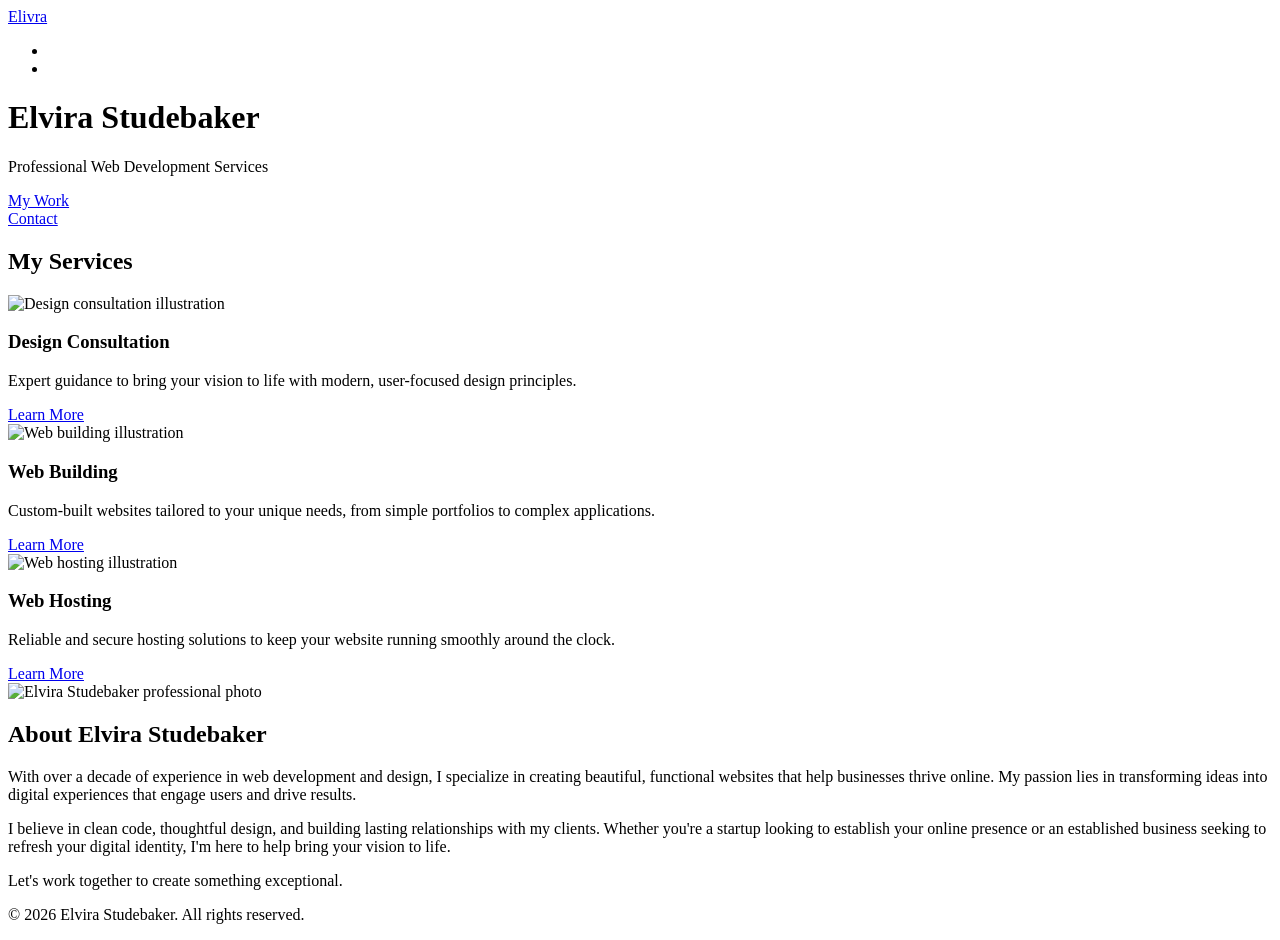
==== index.html @ f54f06d2 "starter code setup" ====
<!DOCTYPE html>
<html lang="en">

<head>
  <meta charset="UTF-8">
  <meta name="viewport" content="width=device-width, initial-scale=1.0">
  <title>Elvira Studebaker - Web Developer</title>
</head>

<body>
  <header>
    <nav>
      <div>
        <a href="index.html"><span>Elivra</span></a>
      </div>
      <ul>
        <li><a href="portfolio.html"></a></li>
        <li><a href="contact.html"></a></li>
      </ul>
    </nav>
  </header>
  <main>
    <header>
      <div>
        <h1>Elvira Studebaker</h1>
        <p>Professional Web Development Services</p>
        <div>
          <div>
            <a href="projects.html">My Work</a>
          </div>
          <div>
            <a href="contact.html">Contact</a>
          </div>
        </div>
      </div>
    </header>
    <section>
      <header>
        <h2>My Services</h2>
      </header>
      <div>
        <article>
          <img src="" alt="Design consultation illustration">
          <h3>Design Consultation</h3>
          <p>Expert guidance to bring your vision to life with modern, user-focused design principles.</p>
          <a href="#">Learn More</a>
        </article>

        <article>
          <img src="" alt="Web building illustration">
          <h3>Web Building</h3>
          <p>Custom-built websites tailored to your unique needs, from simple portfolios to complex applications.</p>
          <a href="#">Learn More</a>
        </article>

        <article>
          <img src="" alt="Web hosting illustration">
          <h3>Web Hosting</h3>
          <p>Reliable and secure hosting solutions to keep your website running smoothly around the clock.</p>
          <a href="#">Learn More</a>
        </article>
      </div>
    </section>

    <section>
      <header>
        <img src="" alt="Elvira Studebaker professional photo">
      </header>
      <div>
        <h2>About Elvira Studebaker</h2>
        <p>With over a decade of experience in web development and design, I specialize in creating beautiful,
          functional websites that help businesses thrive online. My passion lies in transforming ideas into digital
          experiences that engage users and drive results.</p>
        <p>I believe in clean code, thoughtful design, and building lasting relationships with my clients. Whether
          you're a startup looking to establish your online presence or an established business seeking to refresh your
          digital identity, I'm here to help bring your vision to life.</p>
        <p>Let's work together to create something exceptional.</p>
      </div>
    </section>
  </main>

  <footer>
    <p>&copy; 2026 Elvira Studebaker. All rights reserved.</p>
  </footer>
</body>

</html>
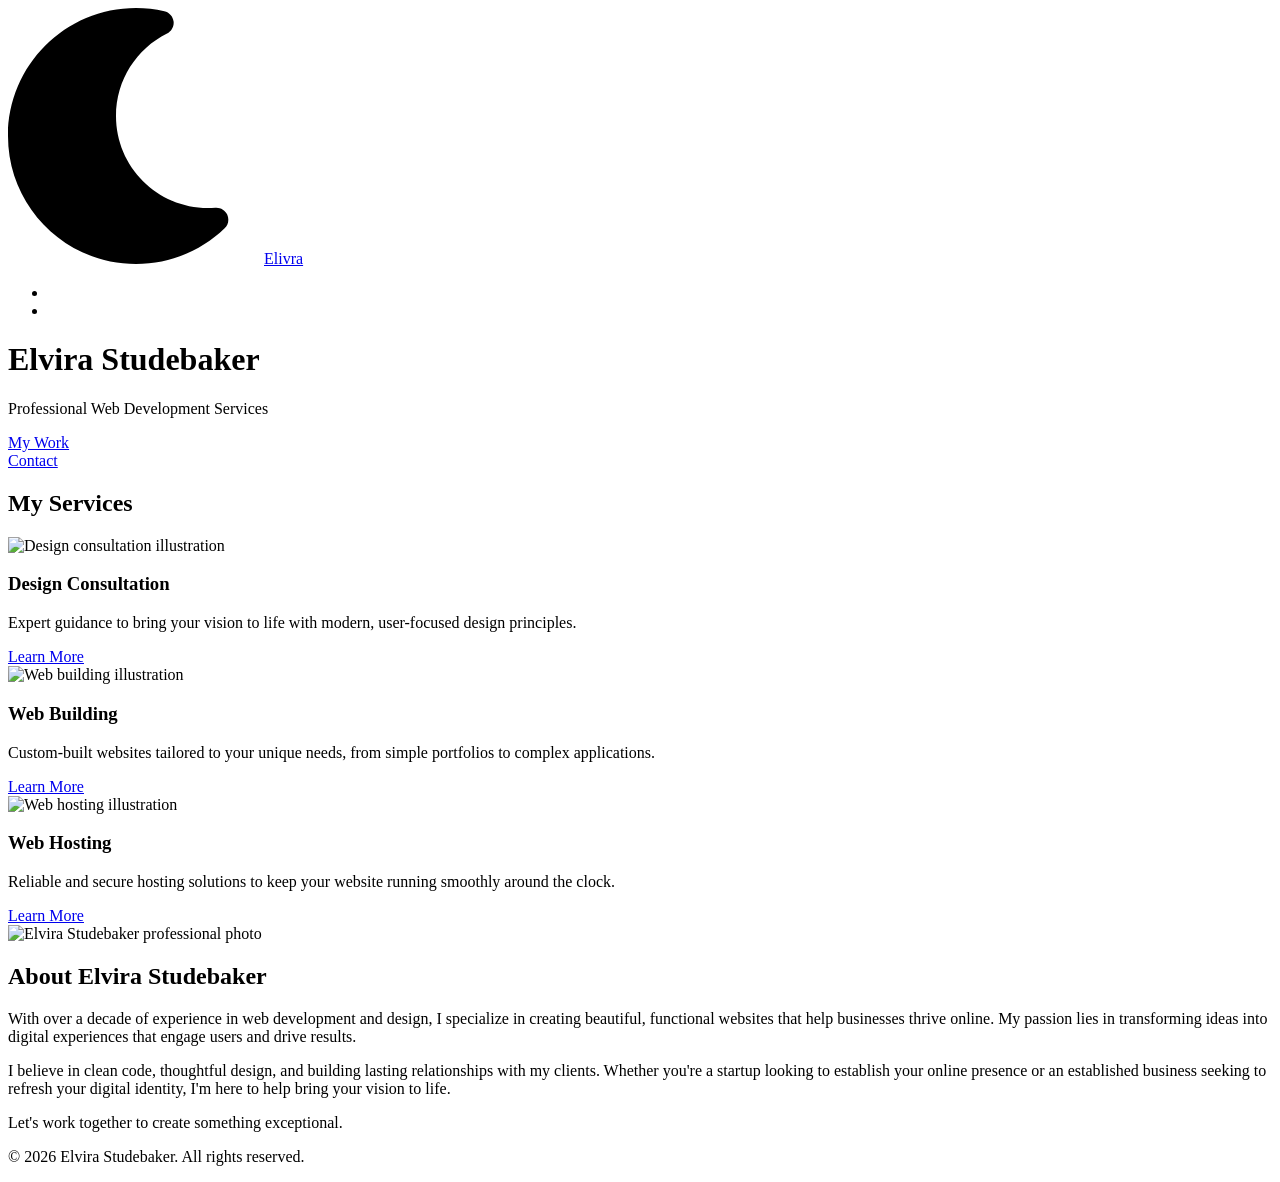
==== commit 1f82e47b: "updated header to have moon icon"" ====
--- a/index.html
+++ b/index.html
@@ -11,7 +11,7 @@
   <header>
     <nav>
       <div>
-        <a href="index.html"><span>Elivra</span></a>
+        <a href="index.html"><img src="./assets/images/fa7-moon.svg" alt="Moon icon" /><span>Elivra</span></a>
       </div>
       <ul>
         <li><a href="portfolio.html"></a></li>
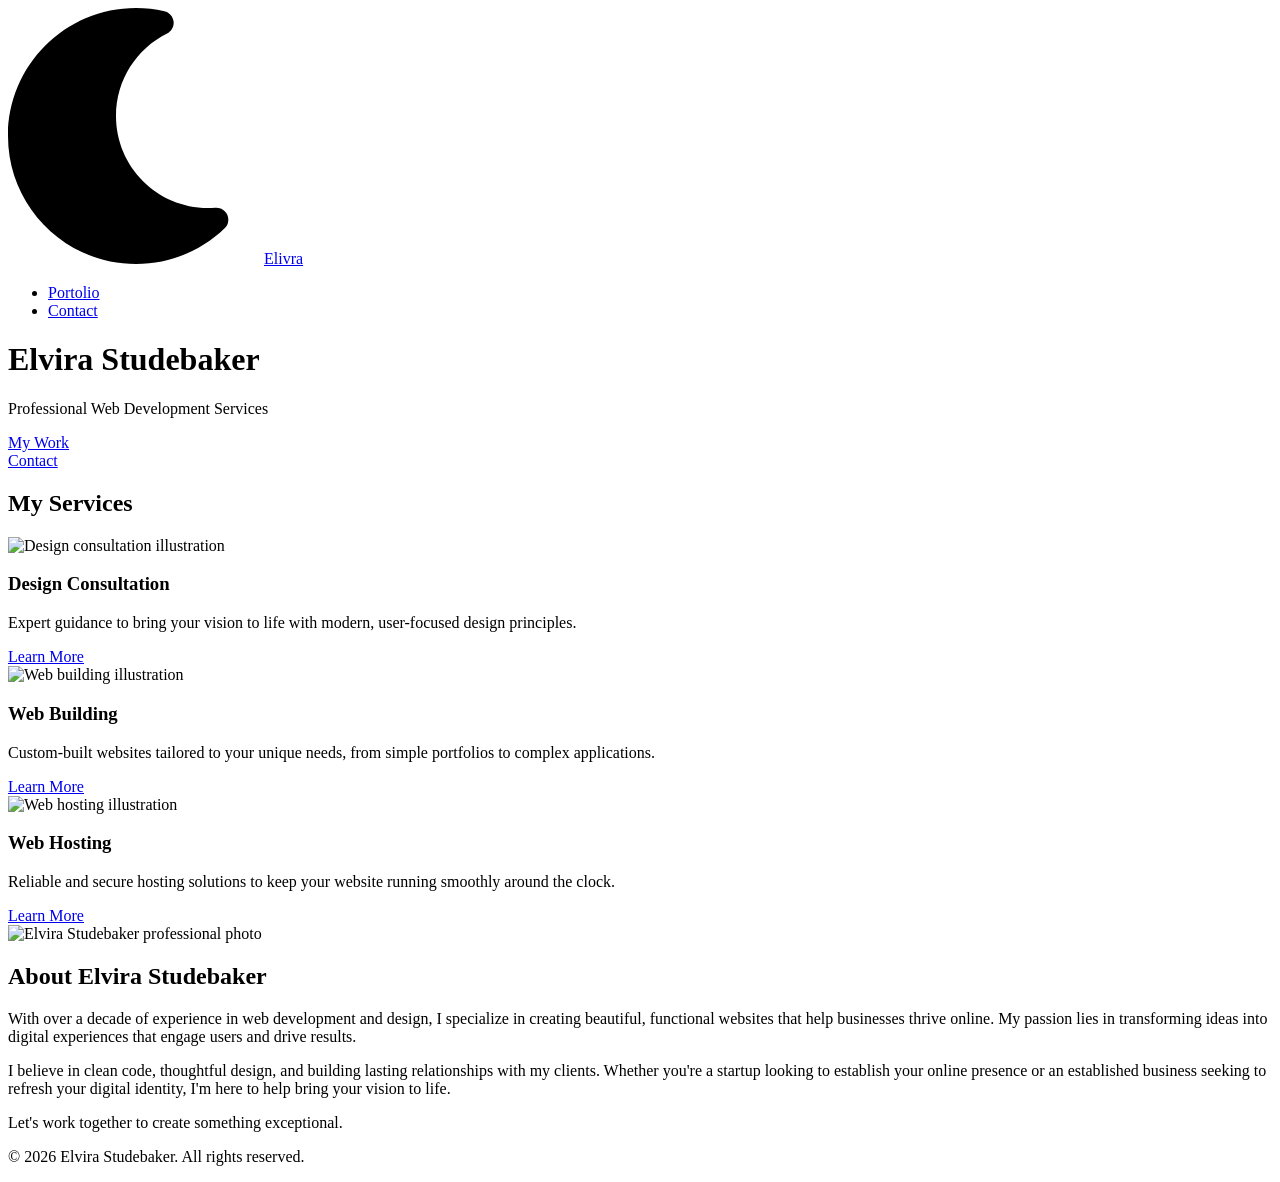
==== commit 0fb57440: "updated home page with tasks to follow through with" ====
--- a/index.html
+++ b/index.html
@@ -5,26 +5,35 @@
   <meta charset="UTF-8">
   <meta name="viewport" content="width=device-width, initial-scale=1.0">
   <title>Elvira Studebaker - Web Developer</title>
+  <link rel="stylesheet" href="./assets/styles.css">
 </head>
 
+<!-- add misty rose background color -->
+
 <body>
+  <!-- TODO: Make Navbar flex layout  -->
+  <!-- Navbar should be sticky -->
   <header>
     <nav>
       <div>
         <a href="index.html"><img src="./assets/images/fa7-moon.svg" alt="Moon icon" /><span>Elivra</span></a>
       </div>
       <ul>
-        <li><a href="portfolio.html"></a></li>
-        <li><a href="contact.html"></a></li>
+        <li><a href="portfolio.html">Portolio</a></li>
+        <li><a href="contact.html">Contact</a></li>
       </ul>
     </nav>
   </header>
   <main>
+    <!-- add background image -->
     <header>
+      <!-- position content -->
       <div>
         <h1>Elvira Studebaker</h1>
         <p>Professional Web Development Services</p>
         <div>
+          <!-- Style as buttons -->
+          <!-- murrey color for primary, outline for secondary -->
           <div>
             <a href="projects.html">My Work</a>
           </div>
@@ -35,15 +44,25 @@
       </div>
     </header>
     <section>
+      <!-- center text  -->
       <header>
         <h2>My Services</h2>
       </header>
+      <!-- 3 card layout -->
       <div>
+        <!-- flex column -->
         <article>
+          <!-- import image -->
           <img src="" alt="Design consultation illustration">
-          <h3>Design Consultation</h3>
-          <p>Expert guidance to bring your vision to life with modern, user-focused design principles.</p>
-          <a href="#">Learn More</a>
+          <div>
+
+            <h3>Design Consultation</h3>
+            <p>Expert guidance to bring your vision to life with modern, user-focused design principles.</p>
+          </div>
+          <div>
+            <!-- button style -->
+            <a href="#">Learn More</a>
+          </div>
         </article>
 
         <article>
@@ -62,12 +81,15 @@
       </div>
     </section>
 
+    <!-- Make section feel like it's in a tile ontop of the background -->
     <section>
       <header>
+        <!-- import image -->
         <img src="" alt="Elvira Studebaker professional photo">
+        <h2>About Elvira Studebaker</h2>
       </header>
       <div>
-        <h2>About Elvira Studebaker</h2>
+        <!-- fix layout width to make it readable -->
         <p>With over a decade of experience in web development and design, I specialize in creating beautiful,
           functional websites that help businesses thrive online. My passion lies in transforming ideas into digital
           experiences that engage users and drive results.</p>
@@ -79,6 +101,7 @@
     </section>
   </main>
 
+  <!-- Center text and add bg color, increase size. maybe add link to home page? -->
   <footer>
     <p>&copy; 2026 Elvira Studebaker. All rights reserved.</p>
   </footer>
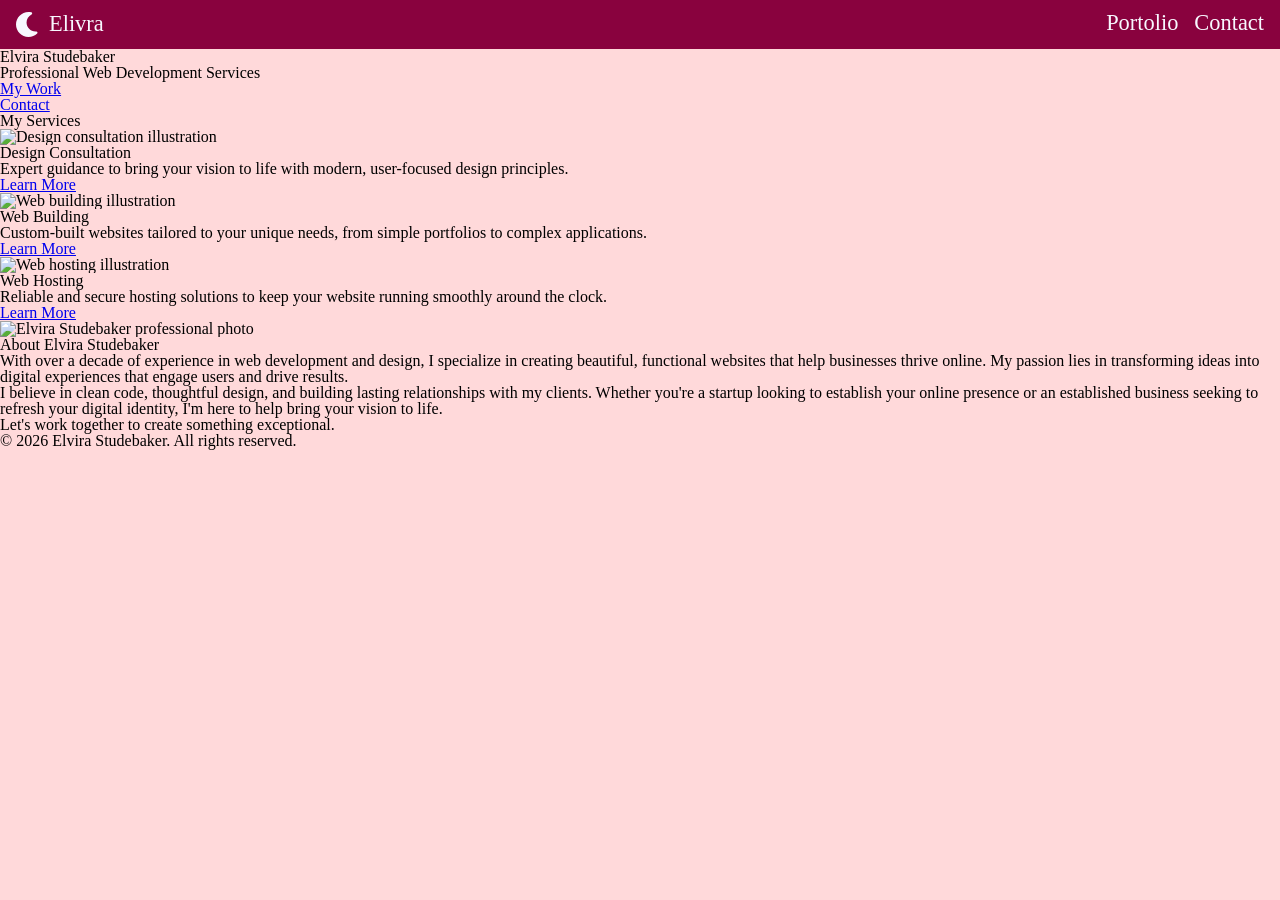
==== commit 9e1ca1cd: "updated nav bar" ====
--- a/index.html
+++ b/index.html
@@ -5,20 +5,25 @@
   <meta charset="UTF-8">
   <meta name="viewport" content="width=device-width, initial-scale=1.0">
   <title>Elvira Studebaker - Web Developer</title>
+  <!-- TODO: link typography (nice to have) -->
+  <link rel="stylesheet" href="./assets/reset.css">
   <link rel="stylesheet" href="./assets/styles.css">
 </head>
 
-<!-- add misty rose background color -->
 
 <body>
   <!-- TODO: Make Navbar flex layout  -->
   <!-- Navbar should be sticky -->
-  <header>
-    <nav>
-      <div>
-        <a href="index.html"><img src="./assets/images/fa7-moon.svg" alt="Moon icon" /><span>Elivra</span></a>
-      </div>
-      <ul>
+  <header class="site-header">
+    <!-- TODO: Decide on if the div is necessary -->
+    <div class="site-logo">
+      <a href="index.html"><svg xmlns="http://www.w3.org/2000/svg" viewBox="0 0 512 512">
+          <path fill="#f8f8ff"
+            d="M256 0C114.6 0 0 114.6 0 256s114.6 256 256 256c68.8 0 131.3-27.2 177.3-71.4c7.3-7 9.4-17.9 5.3-27.1s-13.7-14.9-23.8-14.1c-4.9.4-9.8.6-14.8.6c-101.6 0-184-82.4-184-184c0-72.1 41.5-134.6 102.1-164.8c9.1-4.5 14.3-14.3 13.1-24.4s-8.6-18.3-18.5-20.5C294.4 2.2 275.4 0 256 0" />
+        </svg><span>Elivra</span></a>
+    </div>
+    <nav class="site-nav">
+      <ul class="site-nav-links">
         <li><a href="portfolio.html">Portolio</a></li>
         <li><a href="contact.html">Contact</a></li>
       </ul>
--- a/assets/styles.css
+++ b/assets/styles.css
@@ -0,0 +1,49 @@
+body {
+  background-color: #ffd9da;
+}
+
+.site-header {
+  display: flex;
+  justify-content: space-between;
+  gap: 12px;
+
+  padding: 12px 1rem;
+
+  background-color: #89023e;
+  color: ghostwhite;
+}
+.site-logo img {
+  width: 1rem;
+  font-size: 1rem;
+}
+
+.site-nav-links {
+  display: flex;
+  gap: 1rem;
+  justify-content: space-around;
+  color: #f8f8ff;
+}
+.site-nav-links a,
+.site-logo a {
+  font-size: clamp(1rem, 2vw, 1.4rem);
+  color: ghostwhite;
+  text-decoration: none;
+  transition: all 300ms ease-in-out;
+}
+/* TODO: Debug how to properly select all child elements at the same time  */
+.site-nav-links a:hover,
+.site-logo a:hover {
+  color: #ffd9da;
+  fill: #ffd9da;
+  /* TODO: Look into why this doesn't get affected by the transition */
+  text-decoration: underline;
+}
+.site-logo a > svg {
+  width: 25px;
+  height: 25px;
+}
+.site-logo a {
+  display: flex;
+  gap: 8px;
+  align-items: center;
+}
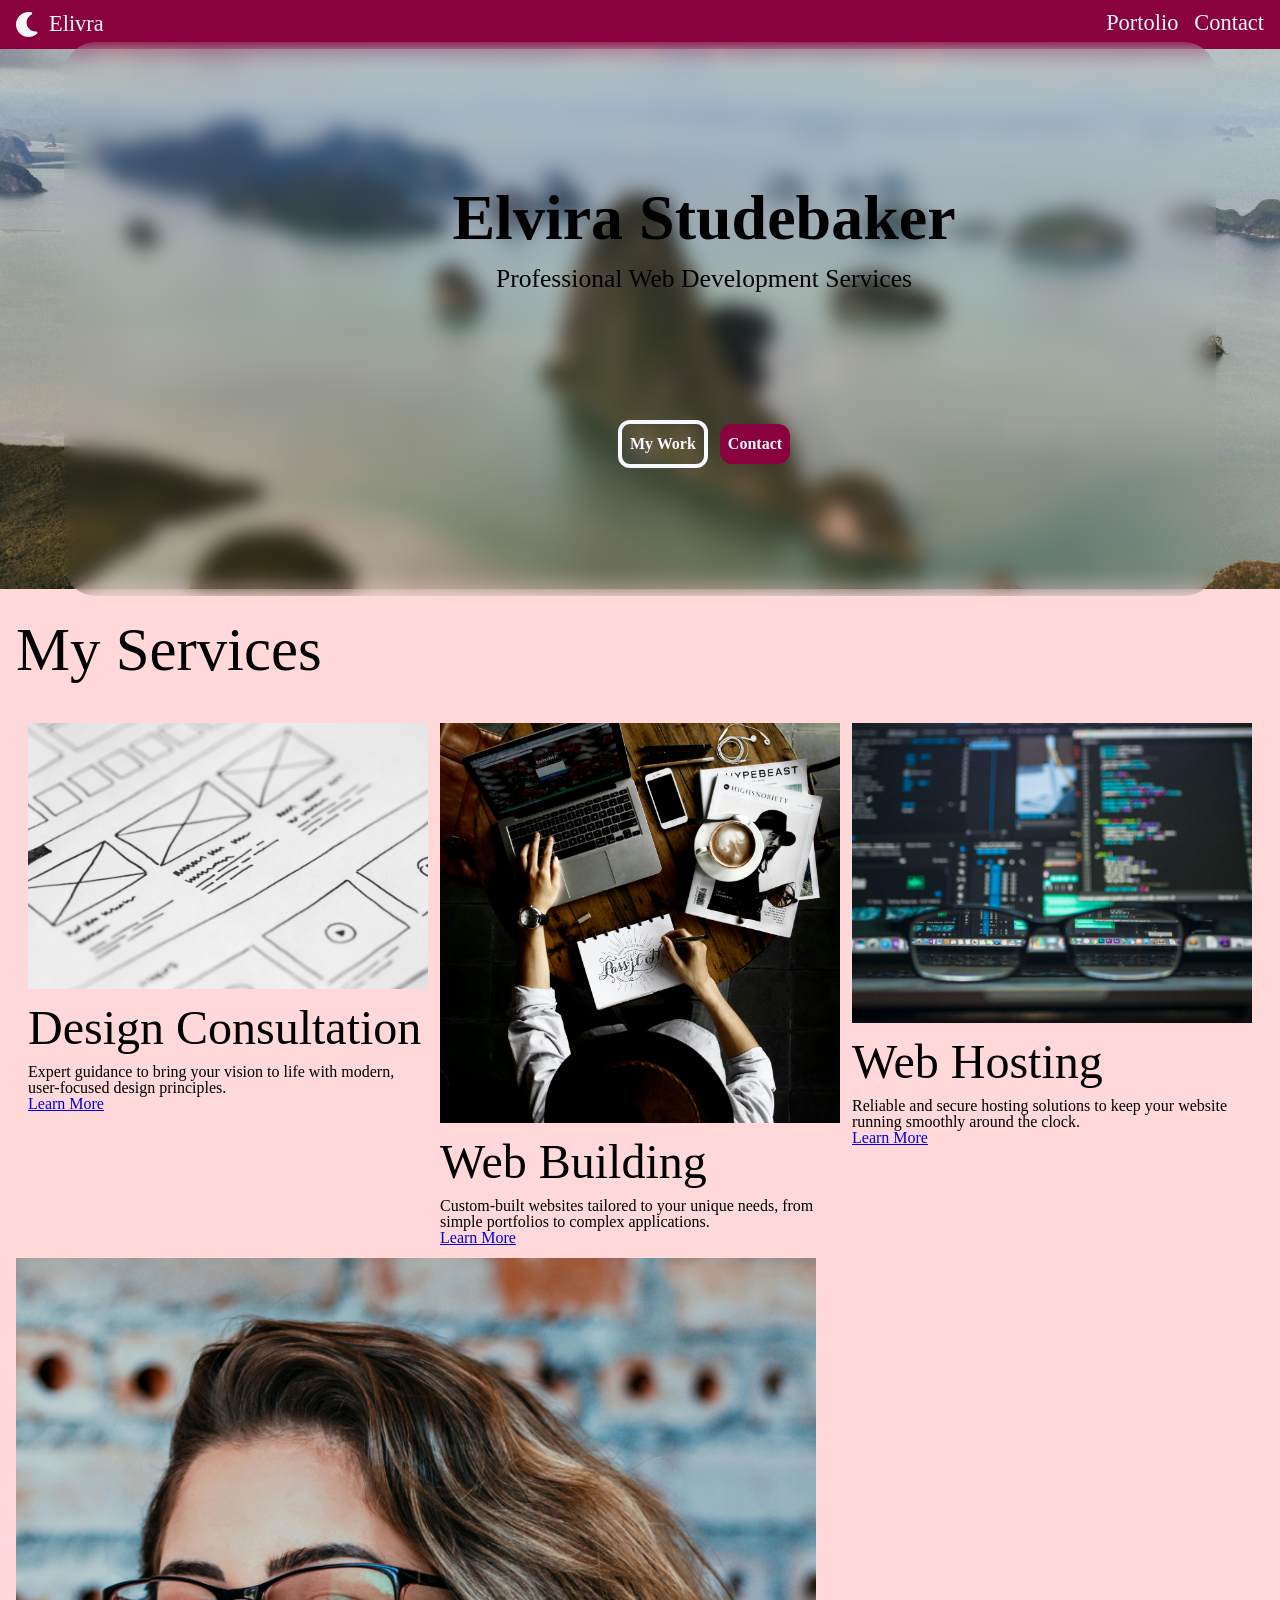
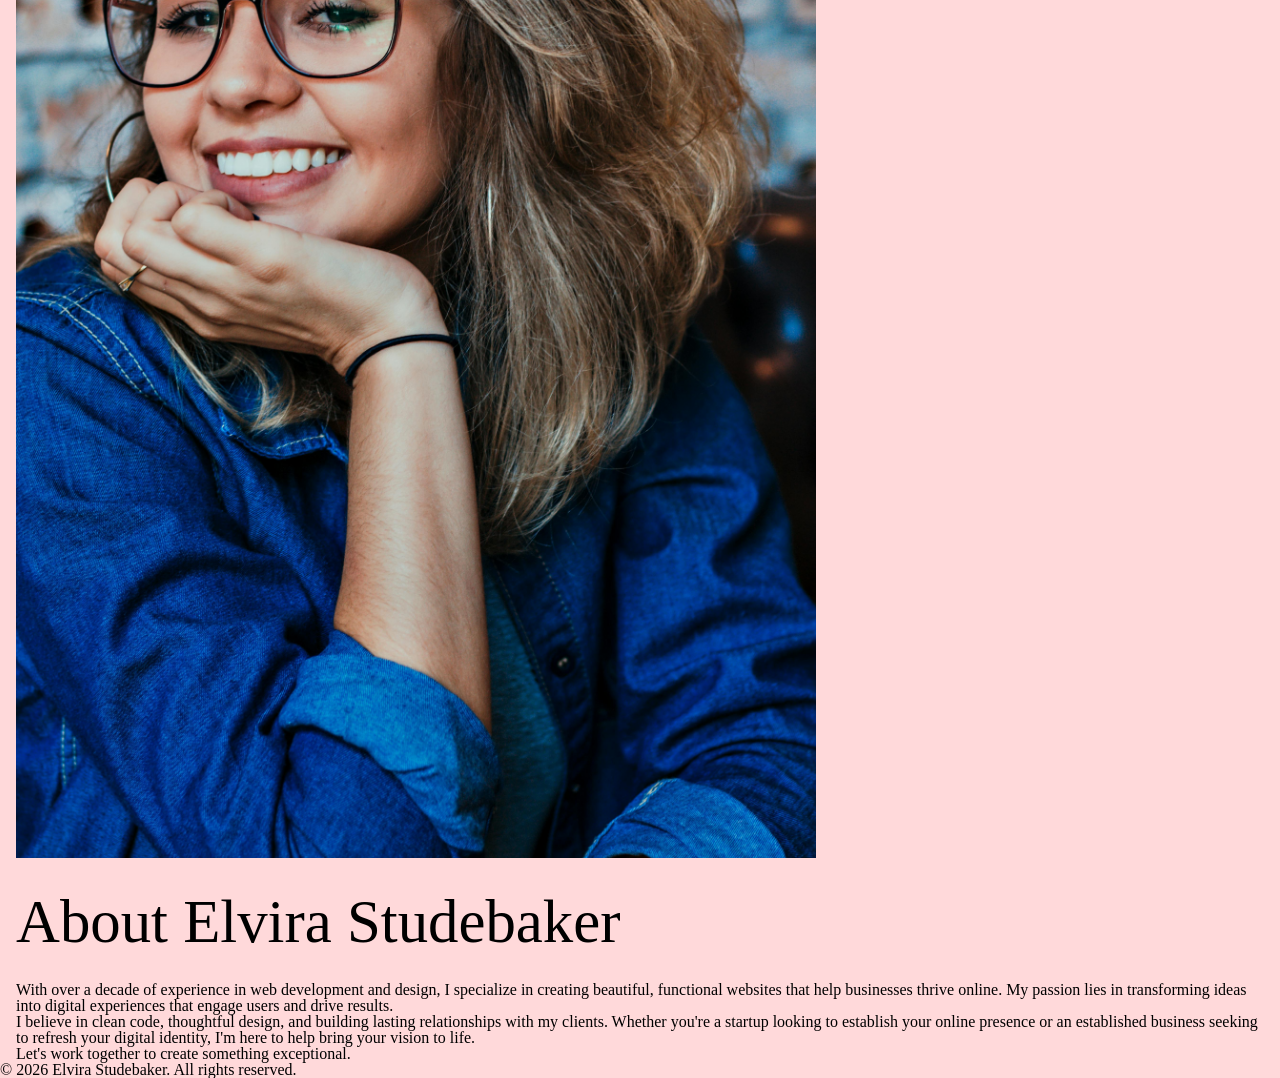
==== commit bad1812a: "styling and images" ====
--- a/index.html
+++ b/index.html
@@ -31,20 +31,18 @@
   </header>
   <main>
     <!-- add background image -->
-    <header>
+    <header class="hero-section">
       <!-- position content -->
       <div>
-        <h1>Elvira Studebaker</h1>
-        <p>Professional Web Development Services</p>
-        <div>
+        <div class="hero-text">
+          <h1>Elvira Studebaker</h1>
+          <p>Professional Web Development Services</p>
+        </div>
+        <div class="hero-buttons">
           <!-- Style as buttons -->
           <!-- murrey color for primary, outline for secondary -->
-          <div>
-            <a href="projects.html">My Work</a>
-          </div>
-          <div>
-            <a href="contact.html">Contact</a>
-          </div>
+          <a href="projects.html" class="hero-button secondary-button">My Work</a>
+          <a href="contact.html" class="hero-button primary-button">Contact</a>
         </div>
       </div>
     </header>
@@ -54,11 +52,11 @@
         <h2>My Services</h2>
       </header>
       <!-- 3 card layout -->
-      <div>
+      <div class="card-layout">
         <!-- flex column -->
         <article>
           <!-- import image -->
-          <img src="" alt="Design consultation illustration">
+          <img src="./assets/images/ui-ux-design.jpg" alt="Design consultation illustration">
           <div>
 
             <h3>Design Consultation</h3>
@@ -71,14 +69,14 @@
         </article>
 
         <article>
-          <img src="" alt="Web building illustration">
+          <img src="./assets/images/elvira-working.jpg" alt="Web building illustration">
           <h3>Web Building</h3>
           <p>Custom-built websites tailored to your unique needs, from simple portfolios to complex applications.</p>
           <a href="#">Learn More</a>
         </article>
 
         <article>
-          <img src="" alt="Web hosting illustration">
+          <img src="./assets/images/servers.jpg" alt="Web hosting illustration">
           <h3>Web Hosting</h3>
           <p>Reliable and secure hosting solutions to keep your website running smoothly around the clock.</p>
           <a href="#">Learn More</a>
@@ -90,7 +88,7 @@
     <section>
       <header>
         <!-- import image -->
-        <img src="" alt="Elvira Studebaker professional photo">
+        <img src="./assets/images/elvira-headshot.jpg" alt="Elvira Studebaker professional photo" class="headshot">
         <h2>About Elvira Studebaker</h2>
       </header>
       <div>
--- a/assets/styles.css
+++ b/assets/styles.css
@@ -1,7 +1,25 @@
 body {
   background-color: #ffd9da;
 }
-
+h1 {
+  font-size: clamp(2rem, 10vw, 4rem);
+  font-weight: 700;
+  line-height: 1.5;
+}
+h2 {
+  font-size: clamp(1.8rem, 8vw, 3.8rem);
+  line-height: 2;
+}
+h3 {
+  font-size: clamp(1.6rem, 6vw, 3rem);
+  line-height: 1.5;
+}
+section {
+  margin: 0 1rem;
+}
+article {
+  margin: 12px 0;
+}
 .site-header {
   display: flex;
   justify-content: space-between;
@@ -47,3 +65,61 @@
   gap: 8px;
   align-items: center;
 }
+
+.hero-section {
+  background-image: url("./images/sea-background-image.jpg");
+  height: 60dvh;
+  background-position: center;
+  background-size: cover;
+  display: flex;
+  justify-content: center;
+  align-items: center;
+}
+.hero-section div {
+  backdrop-filter: blur(10px);
+  padding: clamp(2rem, 10vw, 4rem);
+  width: 80vw;
+  border-radius: 2rem;
+}
+
+.hero-section div p {
+  font-size: clamp(1.6rem, 2vw, 2rem);
+}
+.hero-text {
+  text-align: center;
+}
+.hero-buttons {
+  display: flex;
+  justify-content: center;
+  align-items: center;
+  gap: 12px;
+}
+
+.hero-button {
+  display: block;
+  text-decoration: none;
+  color: ghostwhite;
+  padding: 12px 8px;
+  border-radius: 12px;
+  font-weight: 700;
+}
+
+.primary-button {
+  background-color: #89023e;
+}
+.secondary-button {
+  border: 4px solid ghostwhite;
+  color: ghostwhite;
+}
+
+.card-layout {
+  display: flex;
+  gap: 12px;
+  margin: 0 12px;
+}
+article img {
+  width: 400px;
+}
+.headshot {
+  width: 800px;
+}
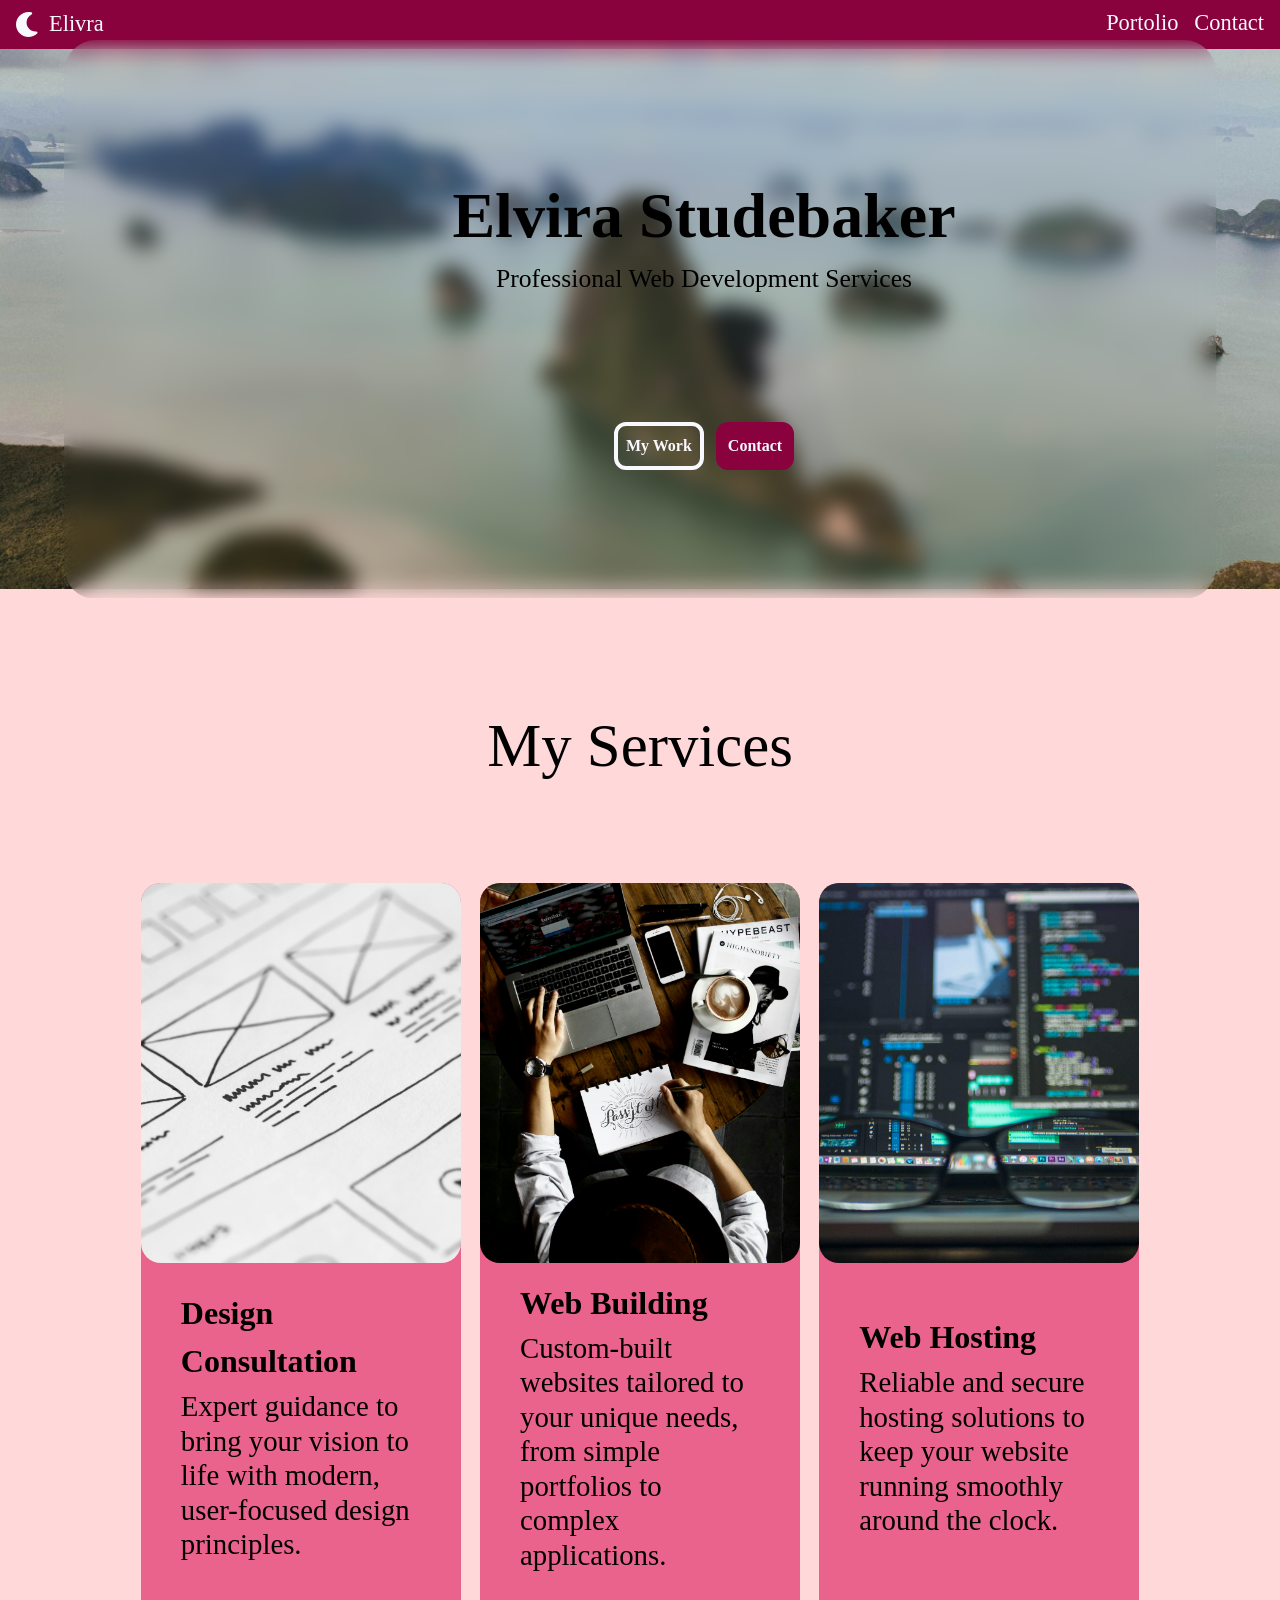
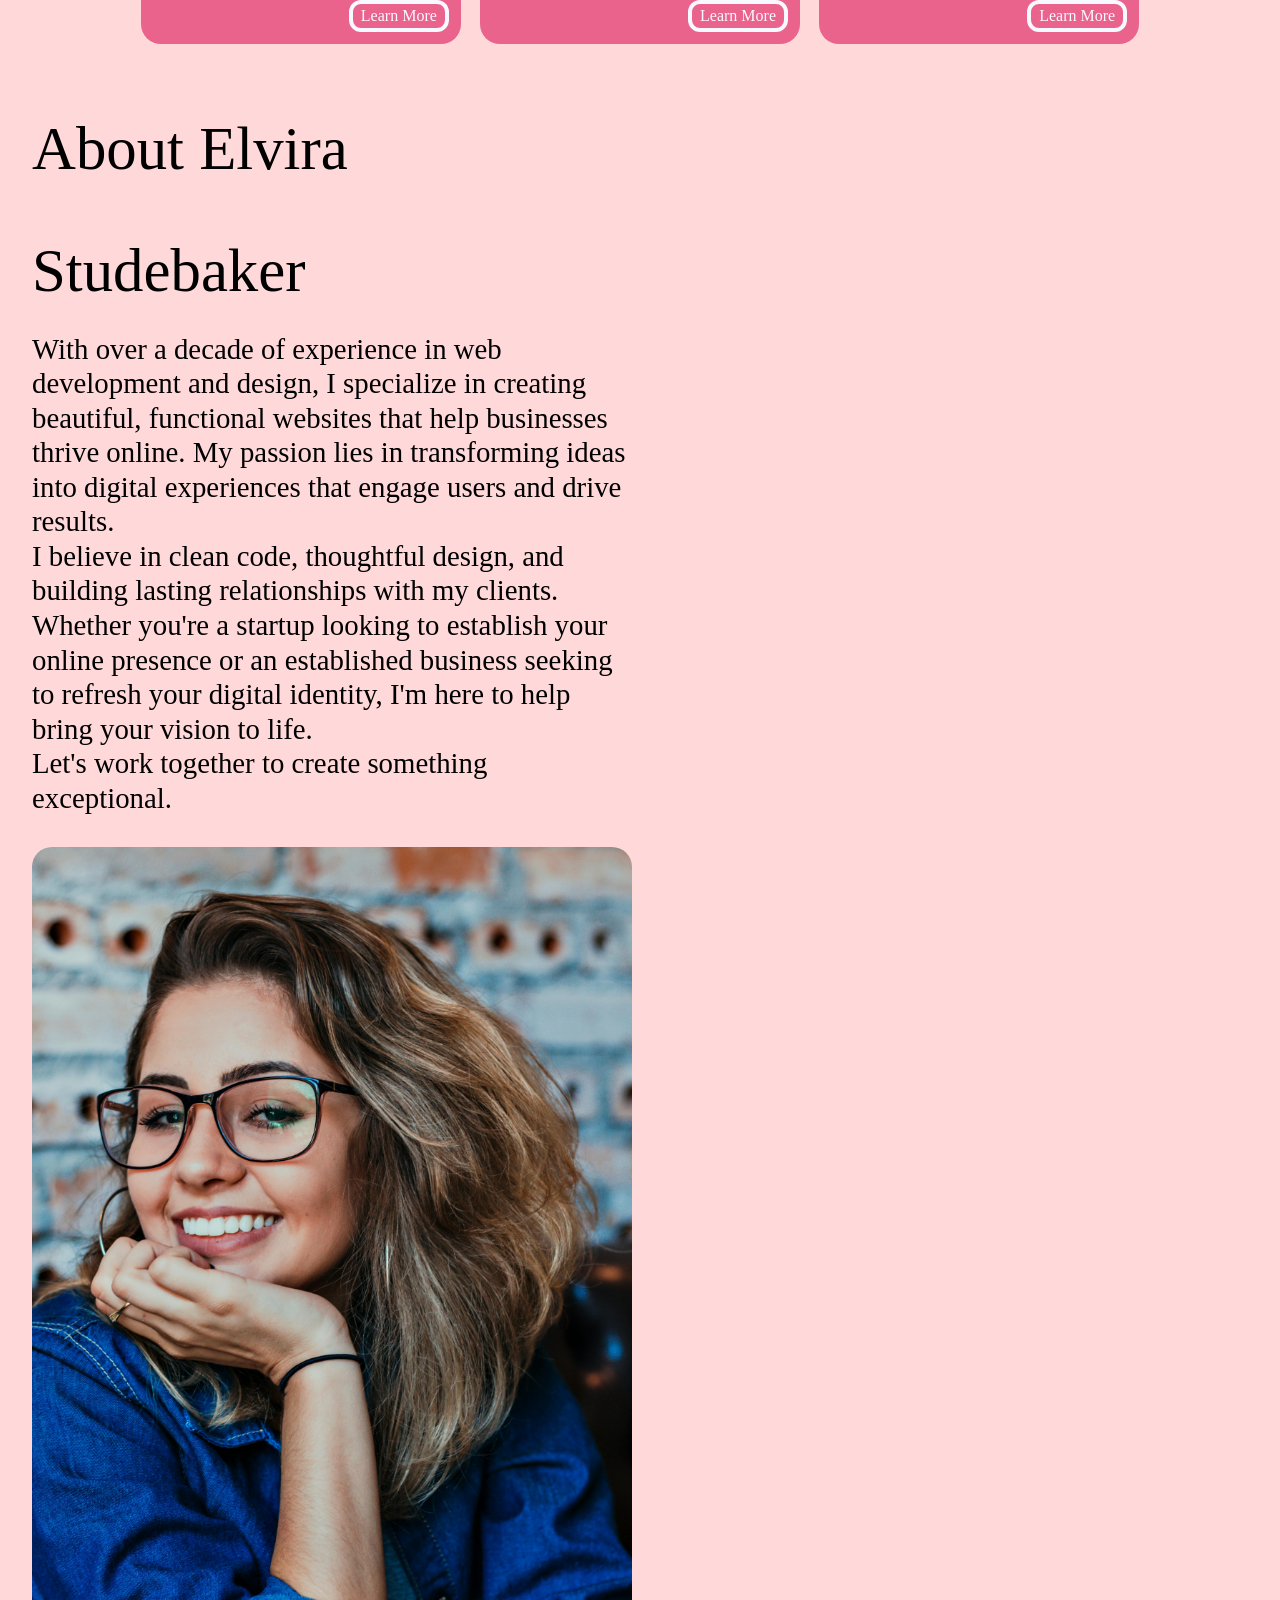
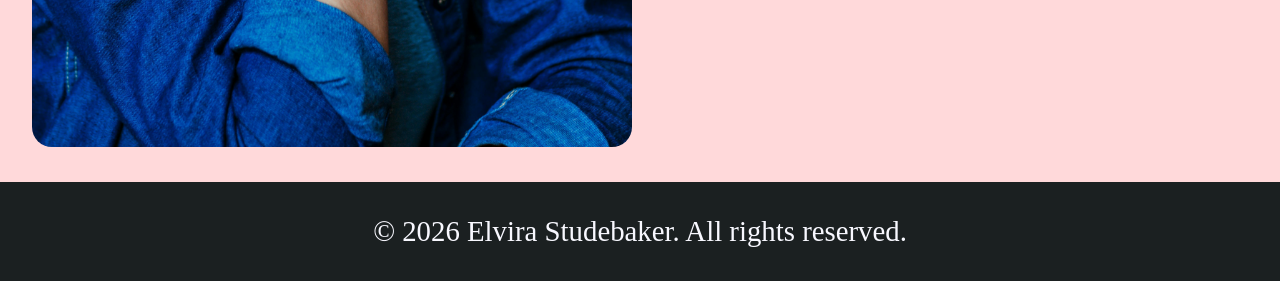
==== commit 1dbd31d1: "updated styles" ====
--- a/index.html
+++ b/index.html
@@ -12,10 +12,7 @@
 
 
 <body>
-  <!-- TODO: Make Navbar flex layout  -->
-  <!-- Navbar should be sticky -->
   <header class="site-header">
-    <!-- TODO: Decide on if the div is necessary -->
     <div class="site-logo">
       <a href="index.html"><svg xmlns="http://www.w3.org/2000/svg" viewBox="0 0 512 512">
           <path fill="#f8f8ff"
@@ -30,69 +27,61 @@
     </nav>
   </header>
   <main>
-    <!-- add background image -->
     <header class="hero-section">
-      <!-- position content -->
       <div>
         <div class="hero-text">
           <h1>Elvira Studebaker</h1>
           <p>Professional Web Development Services</p>
         </div>
         <div class="hero-buttons">
-          <!-- Style as buttons -->
-          <!-- murrey color for primary, outline for secondary -->
-          <a href="projects.html" class="hero-button secondary-button">My Work</a>
+          <a href="portfolio.html" class="hero-button secondary-button">My Work</a>
           <a href="contact.html" class="hero-button primary-button">Contact</a>
         </div>
       </div>
     </header>
+
     <section>
       <!-- center text  -->
-      <header>
+      <header class="section-header">
         <h2>My Services</h2>
       </header>
       <!-- 3 card layout -->
       <div class="card-layout">
         <!-- flex column -->
-        <article>
-          <!-- import image -->
+        <article class="card">
+          <!-- TODO: Get an image with better aspect ratio for the cards -->
           <img src="./assets/images/ui-ux-design.jpg" alt="Design consultation illustration">
-          <div>
-
+          <div class="card-text">
             <h3>Design Consultation</h3>
             <p>Expert guidance to bring your vision to life with modern, user-focused design principles.</p>
           </div>
-          <div>
-            <!-- button style -->
-            <a href="#">Learn More</a>
-          </div>
+          <a href="#" class="card-button secondary-button">Learn More</a>
         </article>
 
-        <article>
+        <article class="card">
           <img src="./assets/images/elvira-working.jpg" alt="Web building illustration">
-          <h3>Web Building</h3>
-          <p>Custom-built websites tailored to your unique needs, from simple portfolios to complex applications.</p>
-          <a href="#">Learn More</a>
+          <div class="card-text">
+            <h3>Web Building</h3>
+            <p>Custom-built websites tailored to your unique needs, from simple portfolios to complex applications.</p>
+          </div>
+          <a href="#" class="card-button secondary-button">Learn More</a>
         </article>
 
-        <article>
+        <article class="card">
           <img src="./assets/images/servers.jpg" alt="Web hosting illustration">
-          <h3>Web Hosting</h3>
-          <p>Reliable and secure hosting solutions to keep your website running smoothly around the clock.</p>
-          <a href="#">Learn More</a>
+          <div class="card-text">
+            <h3>Web Hosting</h3>
+            <p>Reliable and secure hosting solutions to keep your website running smoothly around the clock.</p>
+          </div>
+          <a href="#" class="card-button secondary-button">Learn More</a>
         </article>
       </div>
     </section>
 
-    <!-- Make section feel like it's in a tile ontop of the background -->
-    <section>
-      <header>
-        <!-- import image -->
-        <img src="./assets/images/elvira-headshot.jpg" alt="Elvira Studebaker professional photo" class="headshot">
+    <section class="flex-column-section">
+
+      <div class="text-section">
         <h2>About Elvira Studebaker</h2>
-      </header>
-      <div>
-        <!-- fix layout width to make it readable -->
         <p>With over a decade of experience in web development and design, I specialize in creating beautiful,
           functional websites that help businesses thrive online. My passion lies in transforming ideas into digital
           experiences that engage users and drive results.</p>
@@ -100,6 +89,9 @@
           you're a startup looking to establish your online presence or an established business seeking to refresh your
           digital identity, I'm here to help bring your vision to life.</p>
         <p>Let's work together to create something exceptional.</p>
+      </div>
+      <div>
+        <img src="./assets/images/elvira-headshot.jpg" alt="Elvira Studebaker professional photo" class="headshot">
       </div>
     </section>
   </main>
--- a/assets/styles.css
+++ b/assets/styles.css
@@ -1,5 +1,16 @@
+/* TODO:
+- fix card width at desktop
+- fix alignment between about section and card section -- have clean edges
+- fix centering of headers. verify this is a real bug and not just from my screen share or vscode
+*/
 body {
   background-color: #ffd9da;
+}
+footer {
+  background-color: #1b2021;
+  color: ghostwhite;
+  text-align: center;
+  padding: 2rem;
 }
 h1 {
   font-size: clamp(2rem, 10vw, 4rem);
@@ -11,11 +22,17 @@
   line-height: 2;
 }
 h3 {
-  font-size: clamp(1.6rem, 6vw, 3rem);
+  font-size: clamp(1.3rem, 2.5vw, 2.2rem);
   line-height: 1.5;
+  font-weight: 600;
 }
+p {
+  font-size: clamp(1rem, 2.5vw, 1.8rem);
+  line-height: 1.2;
+}
+
 section {
-  margin: 0 1rem;
+  margin: 2rem;
 }
 article {
   margin: 12px 0;
@@ -24,9 +41,7 @@
   display: flex;
   justify-content: space-between;
   gap: 12px;
-
   padding: 12px 1rem;
-
   background-color: #89023e;
   color: ghostwhite;
 }
@@ -34,7 +49,6 @@
   width: 1rem;
   font-size: 1rem;
 }
-
 .site-nav-links {
   display: flex;
   gap: 1rem;
@@ -52,9 +66,11 @@
 .site-nav-links a:hover,
 .site-logo a:hover {
   color: #ffd9da;
-  fill: #ffd9da;
   /* TODO: Look into why this doesn't get affected by the transition */
   text-decoration: underline;
+}
+.site-logo a:hover svg path {
+  fill: #ffd9da;
 }
 .site-logo a > svg {
   width: 25px;
@@ -81,7 +97,6 @@
   width: 80vw;
   border-radius: 2rem;
 }
-
 .hero-section div p {
   font-size: clamp(1.6rem, 2vw, 2rem);
 }
@@ -94,7 +109,6 @@
   align-items: center;
   gap: 12px;
 }
-
 .hero-button {
   display: block;
   text-decoration: none;
@@ -106,20 +120,70 @@
 
 .primary-button {
   background-color: #89023e;
+  border: 4px solid #89023e;
 }
 .secondary-button {
   border: 4px solid ghostwhite;
   color: ghostwhite;
 }
 
+.section-header {
+  text-align: center;
+  display: flex;
+  justify-content: center;
+  margin: 0 auto;
+  padding: clamp(2rem, 10vw, 4rem);
+}
 .card-layout {
   display: flex;
-  gap: 12px;
-  margin: 0 12px;
+  flex-wrap: wrap;
+  justify-content: center;
+  width: 80dvw;
+  gap: 1.2rem;
+  margin: 0 auto;
 }
-article img {
-  width: 400px;
+.card {
+  background-color: #ea638c;
+  display: flex;
+  flex-direction: column;
+  align-items: center;
+  justify-content: space-between;
+  max-width: 65ch;
+  border-radius: 20px;
 }
+.card img {
+  max-width: 320px;
+  height: 380px;
+  /* TODO: decide on bottom border radius inclusion */
+  border-radius: 20px;
+  object-fit: cover;
+}
+.card-text {
+  max-width: 30ch;
+  margin: 1rem 0;
+}
+.card-text h3 {
+  margin-bottom: 4px;
+}
+.card-button {
+  margin: 12px;
+  padding: 4px 8px;
+  text-decoration: none;
+  border-radius: 12px;
+  align-self: end;
+  display: block;
+}
+
+/* TODO: fix button hover */
 .headshot {
-  width: 800px;
+  max-width: 600px;
+  border-radius: 20px;
 }
+.flex-column-section {
+  display: flex;
+  flex-wrap: wrap;
+  gap: 2rem;
+}
+.text-section {
+  max-width: 75ch;
+}
